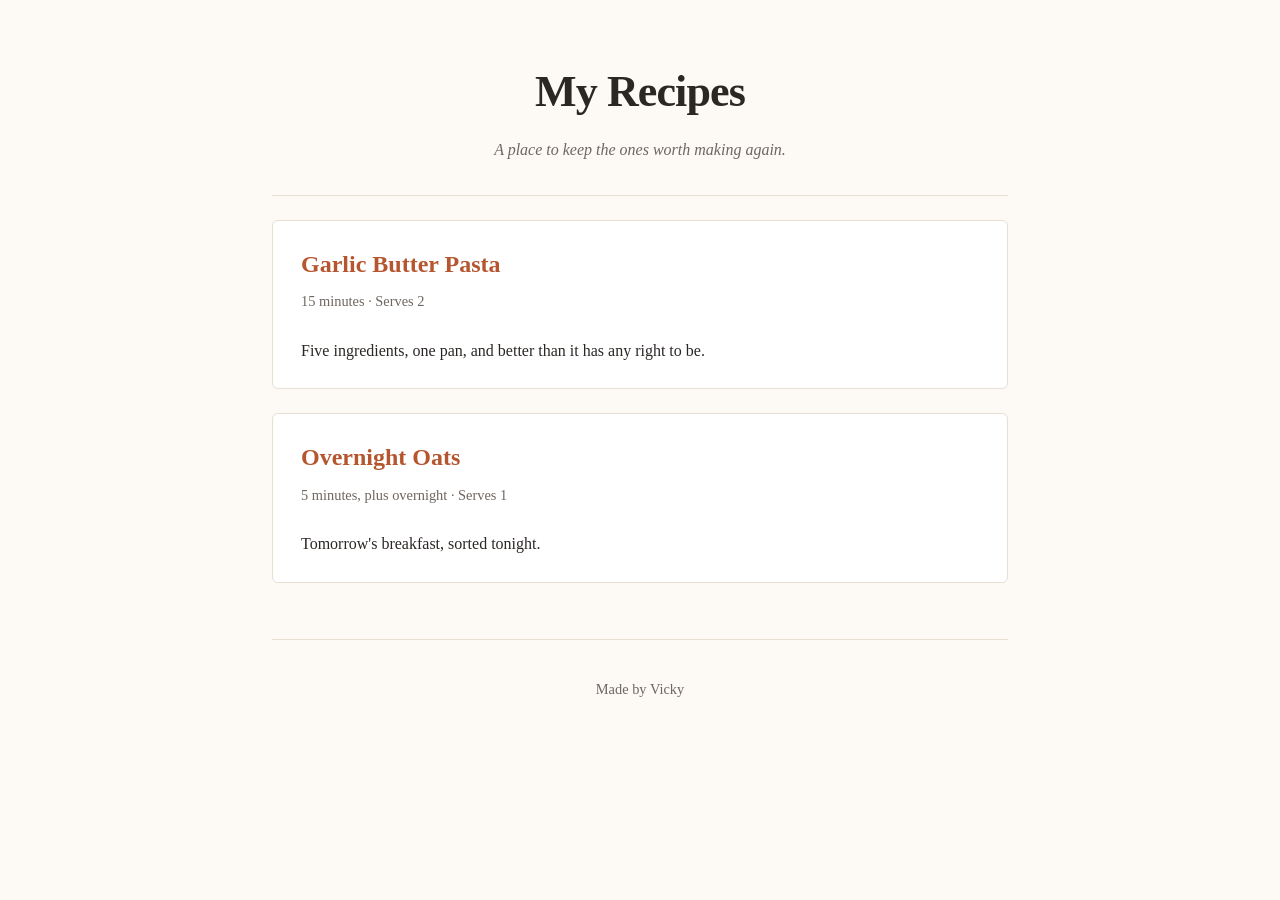
==== index.html @ 3ccef35d "Recipe site: list, single-recipe template, JSON data Static site with no build step. app.js fetches " ====
<!DOCTYPE html>
<html lang="en">
<head>
  <meta charset="UTF-8">
  <meta name="viewport" content="width=device-width, initial-scale=1.0">
  <title>My Recipes</title>
  <link rel="stylesheet" href="style.css">
</head>
<body>

  <header>
    <h1><a href="index.html">My Recipes</a></h1>
    <p class="tagline">A place to keep the ones worth making again.</p>
  </header>

  <main>
    <div id="recipe-list"></div>
  </main>

  <footer>
    <p>Made by Vicky</p>
  </footer>

  <script src="app.js"></script>

</body>
</html>
---- style.css ----
/* ---------------------------------------------------------
   Variables: named values reused below. Change them in one
   place and the whole site follows.
   --------------------------------------------------------- */
:root {
  --ink: #2b2724;
  --ink-soft: #6f665f;
  --paper: #fdfaf6;
  --card: #ffffff;
  --line: #e7ded4;
  --accent: #b5562f;
}

/* The whole page */
body {
  background: var(--paper);
  color: var(--ink);
  font-family: Georgia, "Times New Roman", serif;
  line-height: 1.65;
  margin: 0;
  padding: 0 1.25rem 4rem;
}

/* ---------------------------------------------------------
   Header
   --------------------------------------------------------- */
header {
  max-width: 46rem;
  margin: 0 auto;
  padding: 3.5rem 0 2rem;
  text-align: center;
  border-bottom: 1px solid var(--line);
}

header h1 {
  font-size: 2.75rem;
  margin: 0;
  letter-spacing: -0.02em;
}

.tagline {
  color: var(--ink-soft);
  font-style: italic;
  margin: 0.5rem 0 0;
}

/* ---------------------------------------------------------
   Recipes
   --------------------------------------------------------- */
main {
  max-width: 46rem;
  margin: 0 auto;
}

.recipe {
  background: var(--card);
  border: 1px solid var(--line);
  border-radius: 6px;
  padding: 2rem 2.25rem;
  margin-top: 2.5rem;
}

.recipe h2 {
  color: var(--accent);
  font-size: 1.75rem;
  margin: 0;
}

.meta {
  color: var(--ink-soft);
  font-size: 0.9rem;
  margin: 0.35rem 0 1.5rem;
}

.recipe h3 {
  font-size: 0.8rem;
  text-transform: uppercase;
  letter-spacing: 0.12em;
  color: var(--ink-soft);
  border-bottom: 1px solid var(--line);
  padding-bottom: 0.4rem;
  margin: 1.75rem 0 0.75rem;
}

.recipe ul,
.recipe ol {
  padding-left: 1.35rem;
  margin: 0;
}

.recipe li {
  margin-bottom: 0.5rem;
}

/* ---------------------------------------------------------
   Footer
   --------------------------------------------------------- */
footer {
  max-width: 46rem;
  margin: 3.5rem auto 0;
  padding-top: 1.5rem;
  border-top: 1px solid var(--line);
  text-align: center;
  color: var(--ink-soft);
  font-size: 0.9rem;
}

/* ---------------------------------------------------------
   Recipe list cards
   --------------------------------------------------------- */
.card {
  display: block;
  background: var(--card);
  border: 1px solid var(--line);
  border-radius: 6px;
  padding: 1.5rem 1.75rem;
  margin-top: 1.5rem;
  text-decoration: none;
  color: inherit;
}

.card:hover {
  border-color: var(--accent);
}

.card h2 {
  color: var(--accent);
  font-size: 1.5rem;
  margin: 0;
}

.card .blurb {
  margin: 0;
}

/* ---------------------------------------------------------
   Links and states
   --------------------------------------------------------- */
header h1 a {
  color: inherit;
  text-decoration: none;
}

.back {
  margin: 2rem 0 0;
}

.back a,
.error a {
  color: var(--accent);
}

.error {
  color: var(--accent);
}
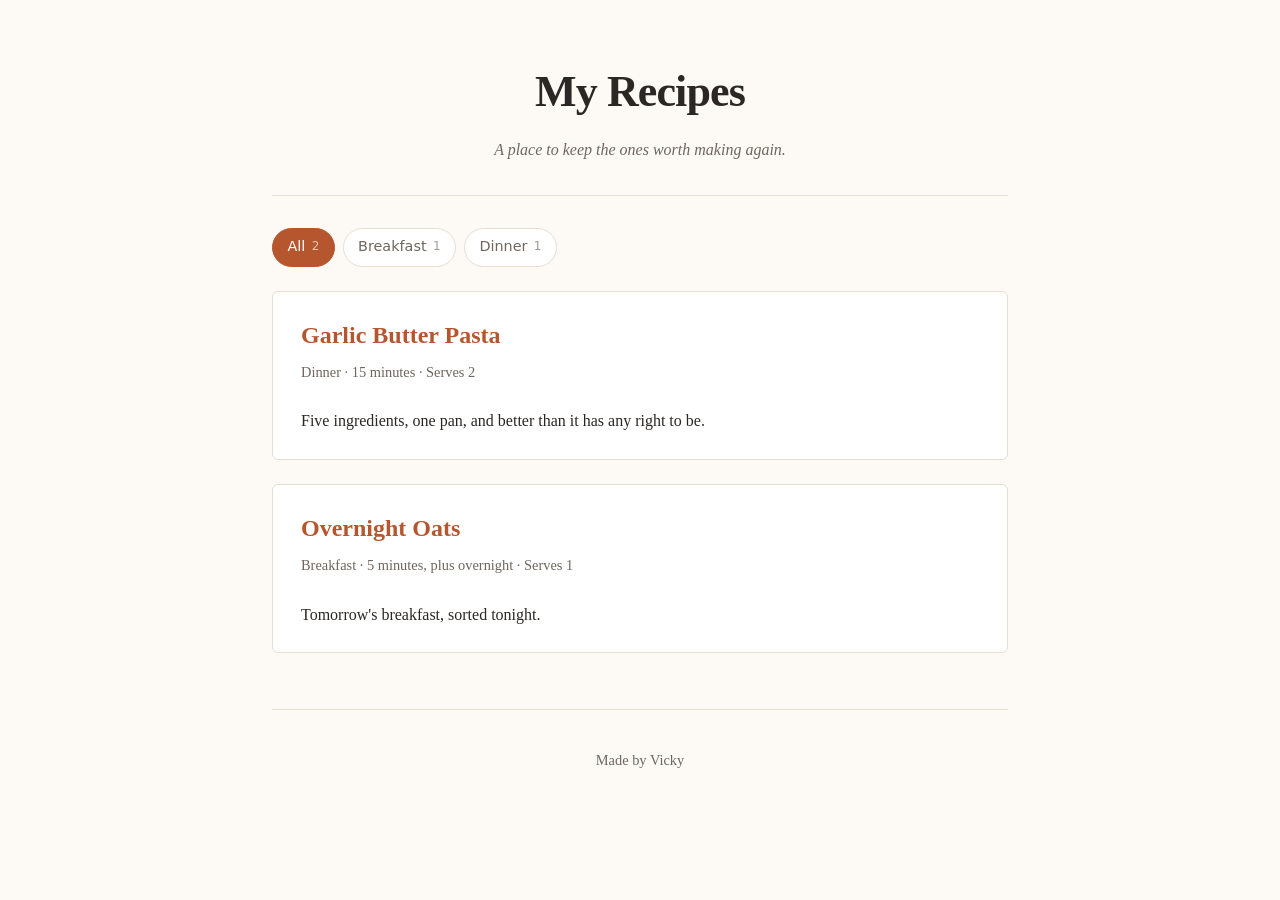
==== commit 7de7114f: "Add category tabs to the recipe list Tabs are derived from the categories present in recipes.json ra" ====
--- a/index.html
+++ b/index.html
@@ -14,6 +14,7 @@
   </header>
 
   <main>
+    <nav id="tabs"></nav>
     <div id="recipe-list"></div>
   </main>
 
--- a/style.css
+++ b/style.css
@@ -153,3 +153,47 @@
 .error {
   color: var(--accent);
 }
+
+/* ---------------------------------------------------------
+   Category tabs
+   --------------------------------------------------------- */
+#tabs {
+  display: flex;
+  flex-wrap: wrap;
+  gap: 0.5rem;
+  margin-top: 2rem;
+}
+
+.tab {
+  display: inline-flex;
+  align-items: center;
+  gap: 0.4rem;
+  padding: 0.4rem 0.9rem;
+  border: 1px solid var(--line);
+  border-radius: 999px;
+  background: var(--card);
+  color: var(--ink-soft);
+  text-decoration: none;
+  font-size: 0.9rem;
+  font-family: system-ui, sans-serif;
+}
+
+.tab:hover {
+  border-color: var(--accent);
+  color: var(--ink);
+}
+
+.tab-active {
+  background: var(--accent);
+  border-color: var(--accent);
+  color: #fff;
+}
+
+.tab-count {
+  font-size: 0.75rem;
+  opacity: 0.65;
+}
+
+.meta a {
+  color: inherit;
+}
